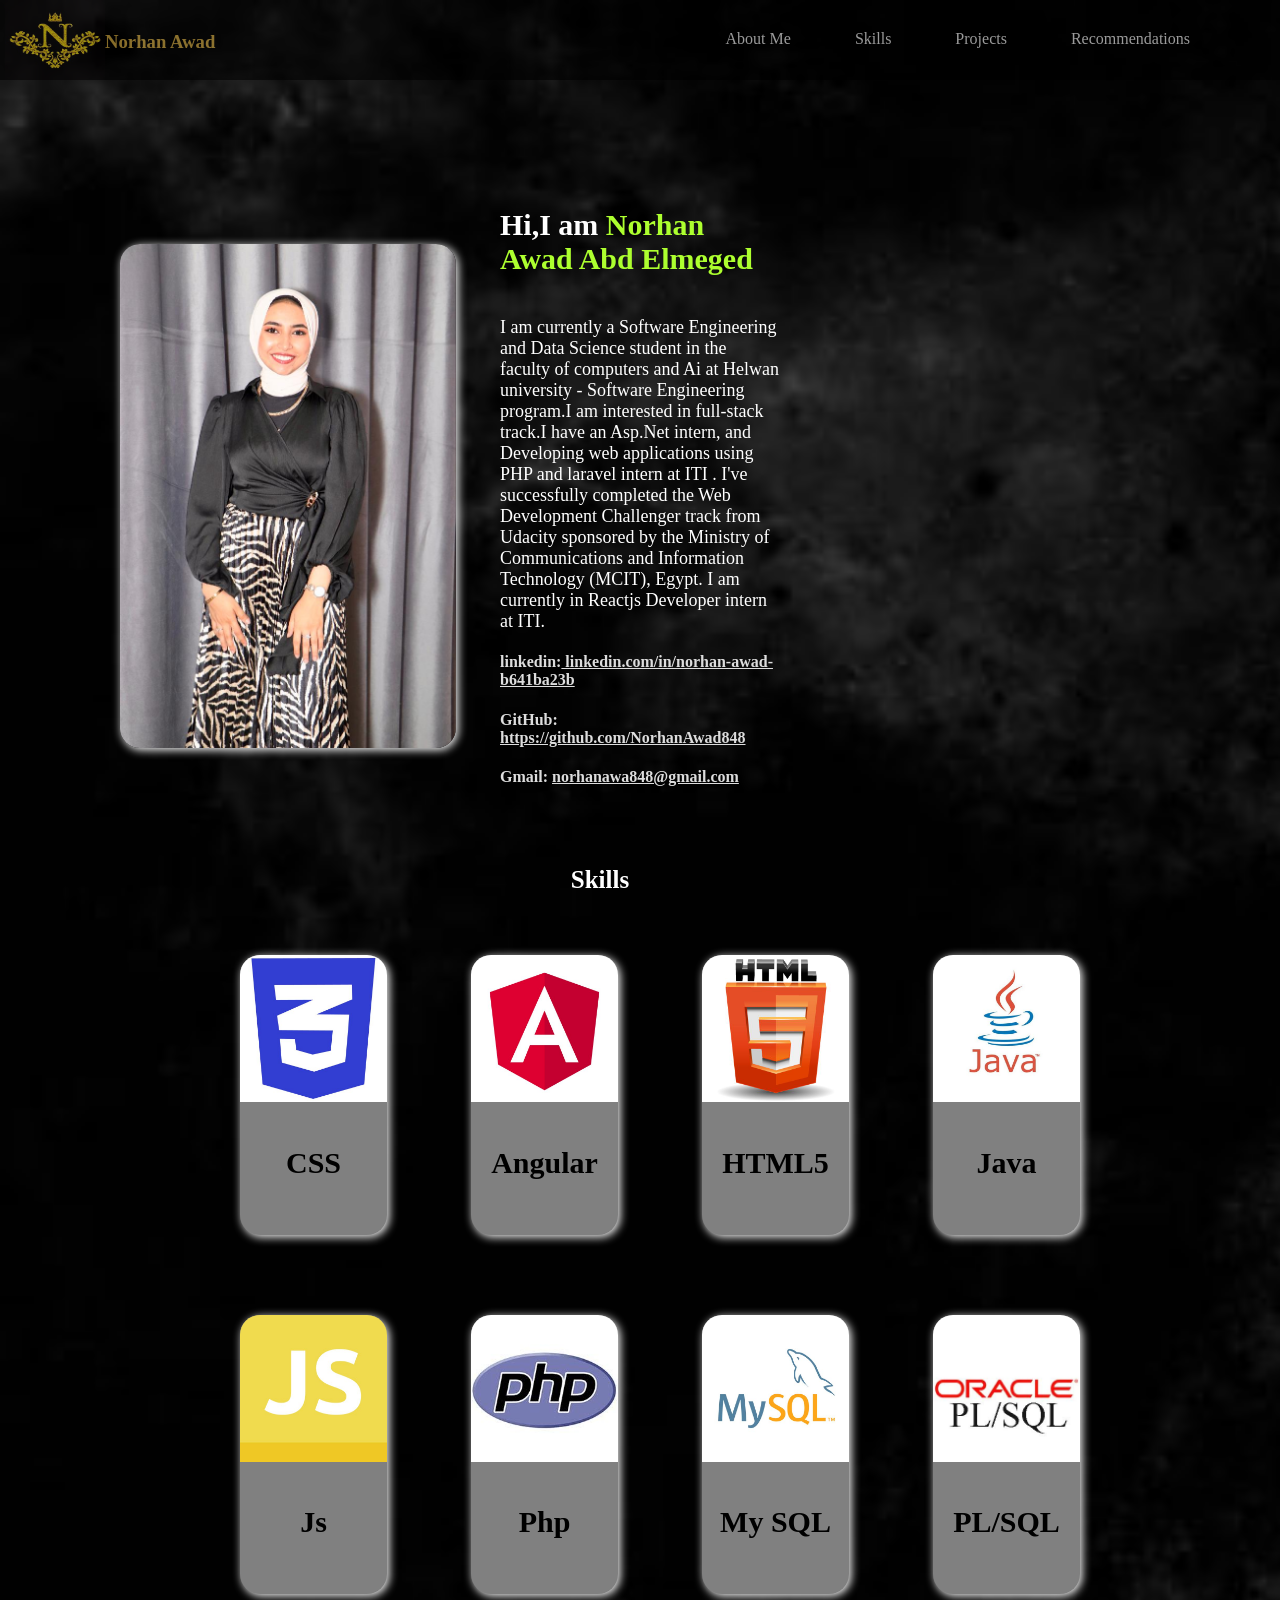
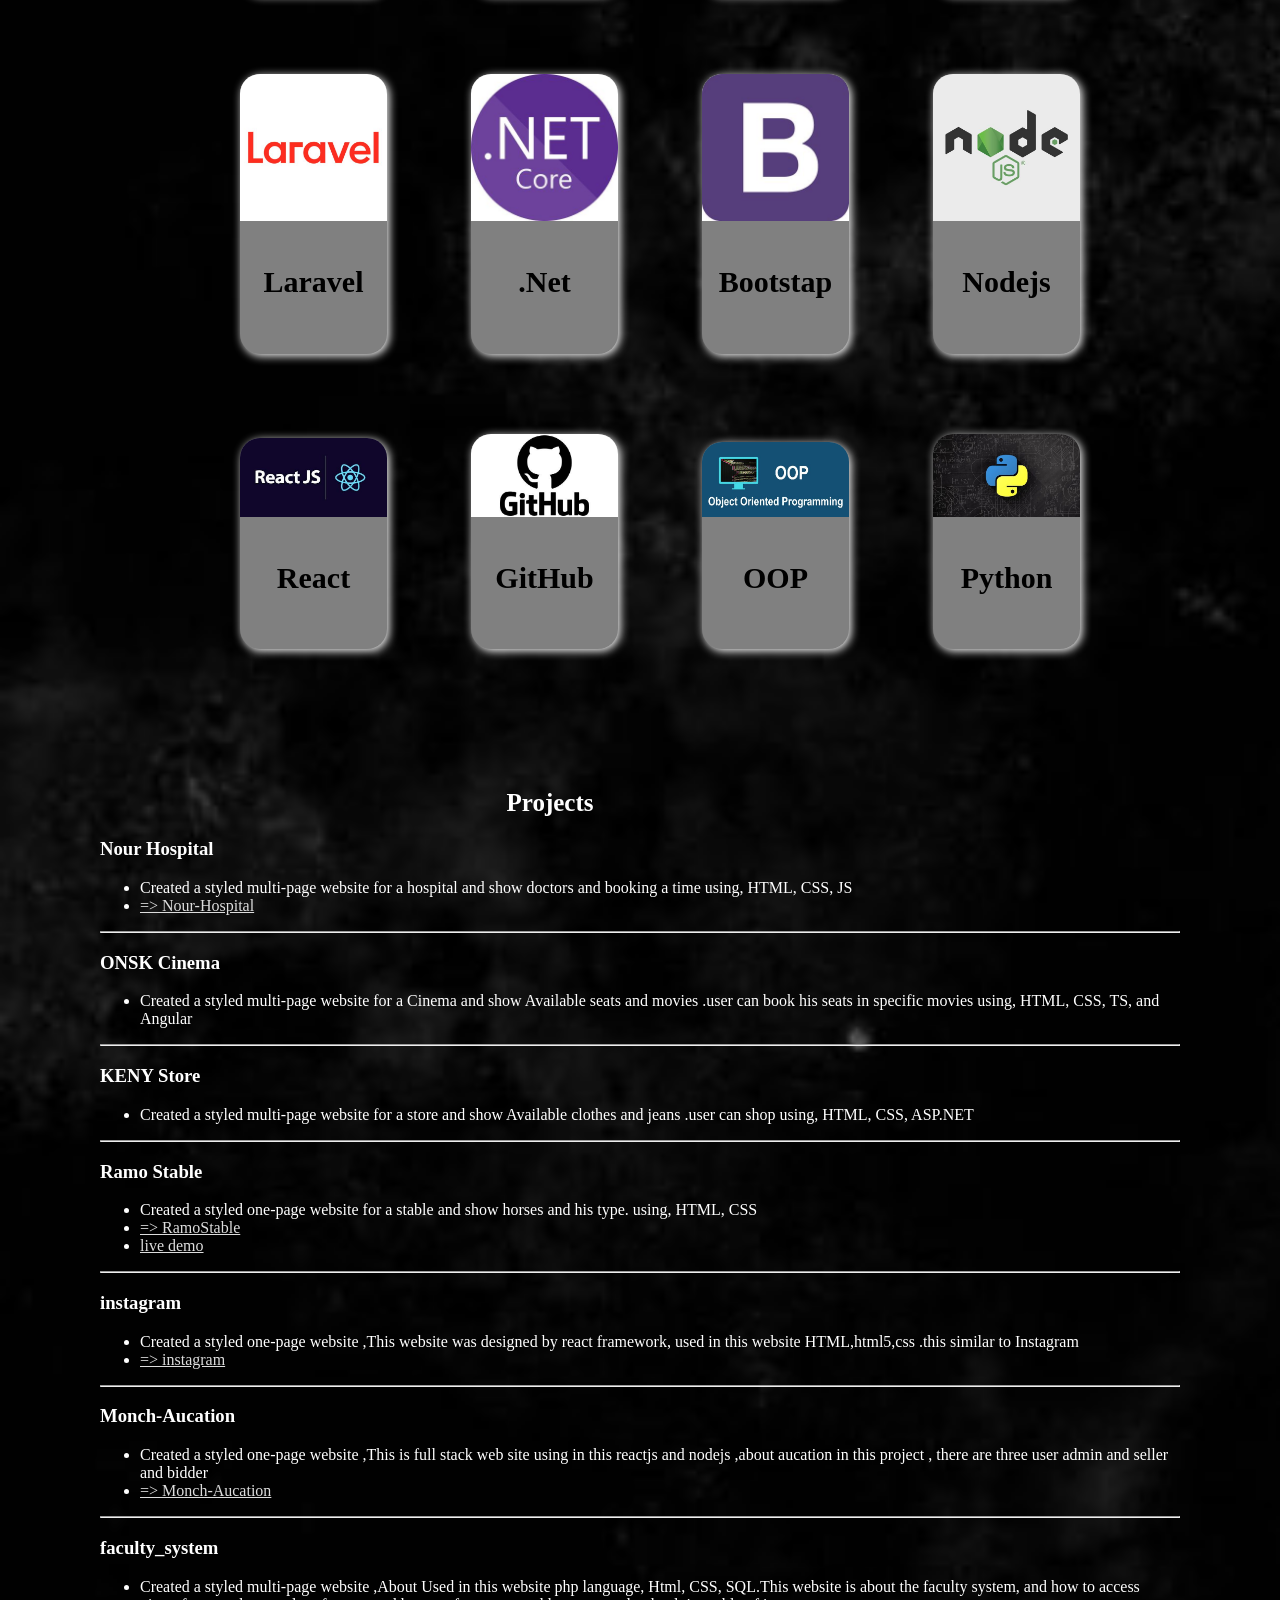
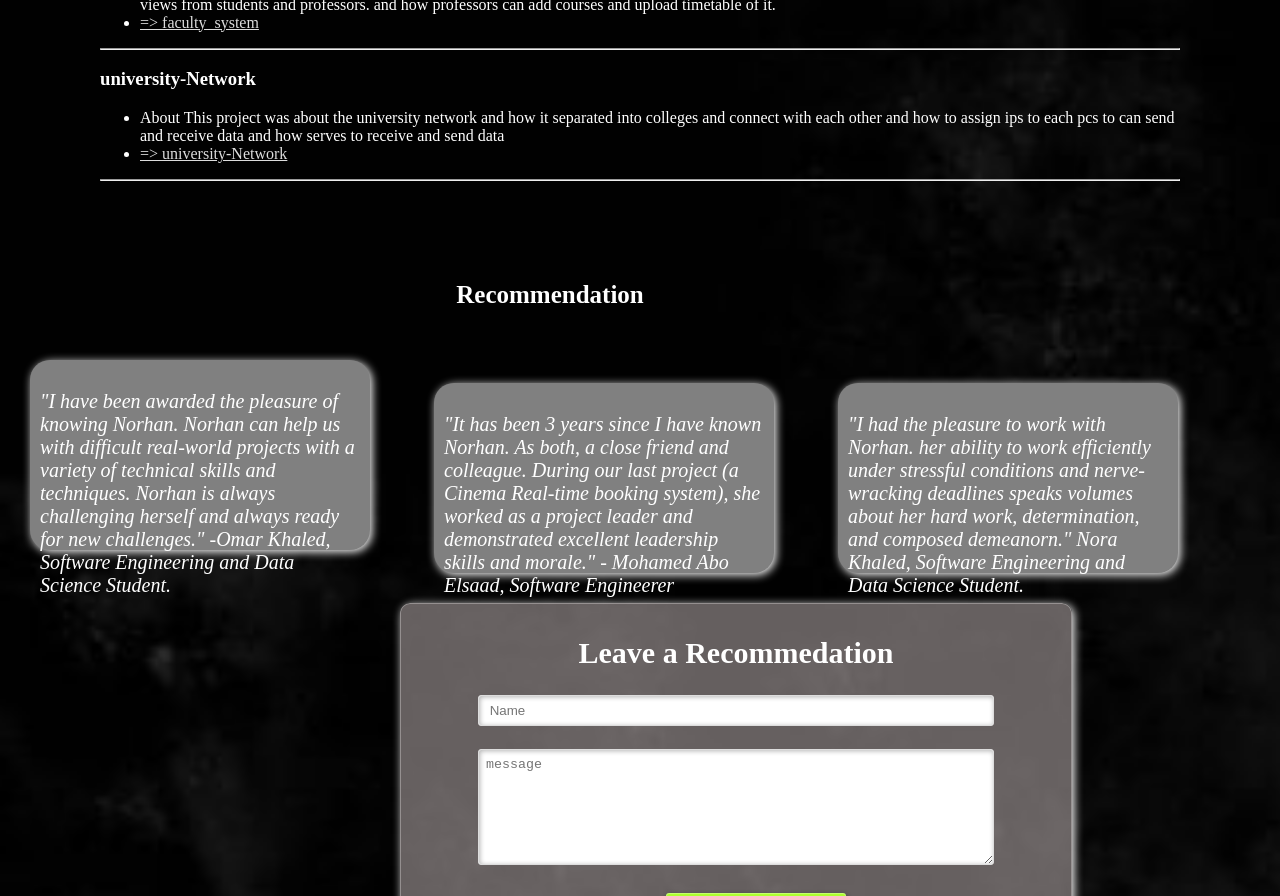
==== portfilio.html @ 13acd8f9 "Add files via upload" ====
<!DOCTYPE html>
<html>
    <head>
        <title>
           Eng: Norhan Awad
        </title>
        <meta content="text/html; charset=iso-8859-2" http-equiv="Content-Type">
        <link href="./style.css" rel="stylesheet"/>
    </head>
    <body>
 <!-- navagation -->
 <header class="topnav">
    <nav class="nav"> 
        <img src="./asset/logo.jpg" id="logo">
        
        
           <ul>
                <li><a href="#intro">About Me</a></li> 
                <li> <a href="#skills">Skills</a></li>
                <li><a href="#project">Projects</a></li>
                <li><a href="#recommendation"> Recommendations</a></li>
           </ul>
           <h3 class="name">Norhan Awad</h3>
    </nav>
</header>
<main>
    <artical id="about">
        <section class="sabout">
            <h1>Hi,I am<span> Norhan Awad Abd Elmeged</span> </h1>
            <p>
                <br>
                I am currently a Software Engineering and Data Science student in the faculty of computers and Ai at Helwan university - Software Engineering program.I am interested in full-stack track.I have an Asp.Net intern, and Developing web applications using PHP and laravel intern at ITI . I've successfully completed the Web Development Challenger track from Udacity sponsored by the Ministry of Communications and Information Technology (MCIT), Egypt. I am currently in Reactjs Developer intern at ITI.</p>
               <h4> linkedin:<a href="linkedin.com/in/norhan-awad-b641ba23b"> linkedin.com/in/norhan-awad-b641ba23b</a></h4>
               <h4> GitHub:<a href="https://github.com/NorhanAwad848"> https://github.com/NorhanAwad848</a></h4>
               <h4> Gmail: <a href="norhanawa848@gmail.com"> norhanawa848@gmail.com</a></h4>

                <div class="image">
                    <img src="./asset/me3.jpeg" alt="Eng:Norhan Awad AbdElmeged"/>
                </div>
        </section>
    </artical>
        <section id="skills">
            <h1 class="head"> Skills</h1>
            <div class="cards">
                <div class="img">
                        <img src="./asset/css.jpg" alt="css">
                </div>
                <div class="title">
                    <h1>CSS</h1>
                </div>
            </div>
            <div class="cards">
                <div class="img">
                        <img src="./asset/angular.jpg" alt="angular">
                </div>
                <div class="title">
                    <h1>Angular</h1>
                </div>
            </div>
            <div class="cards">
                <div class="img">
                        <img src="./asset/html5.jpg" alt="html5">
                </div>
                <div class="title">
                    <h1>HTML5</h1>
                </div>
            </div>
            <div class="cards">
                <div class="img">
                        <img src="./asset/java.jpg" alt="java">
                </div>
                <div class="title">
                    <h1>Java</h1>
                </div>
            </div>
            <div class="cards">
                <div class="img">
                        <img src="./asset/js.jpg" alt="js">
                </div>
                <div class="title">
                    <h1>Js</h1>
                </div>
            </div>
            <div class="cards">
                <div class="img">
                        <img src="./asset/php.jpg" alt="php">
                </div>
                <div class="title">
                    <h1>Php</h1>
                </div>
            </div>
            <div class="cards">
                <div class="img">
                        <img src="./asset/sql.jpg" alt="sql">
                </div>
                <div class="title">
                    <h1>My SQL</h1>
                </div>
            </div>
            <div class="cards">
                <div class="img">
                        <img src="./asset/pl-sql.jpg" alt="pl-sql">
                </div>
                <div class="title">
                    <h1>PL/SQL</h1>
                </div>
            </div>
            <div class="cards">
                <div class="img">
                        <img src="./asset/laravel.jpg" alt="laravel">
                </div>
                <div class="title">
                    <h1>Laravel</h1>
                </div>
            </div>
            <div class="cards">
                <div class="img">
                        <img src="./asset/net.jpg" alt="css">
                </div>
                <div class="title">
                    <h1>.Net</h1>
                </div>
            </div>
            <div class="cards">
                <div class="img">
                        <img src="./asset/bootstrap.jpg" alt="bootstrap">
                </div>
                <div class="title">
                    <h1>Bootstap</h1>
                </div>
            </div>
            <div class="cards">
                <div class="img">
                        <img src="./asset/nodejs.jpg" alt="nodejs">
                </div>
                <div class="title">
                    <h1>Nodejs</h1>
                </div>
            </div>
            <div class="cards">
                <div class="img">
                        <img src="./asset/react.jpg" alt="react">
                </div>
                <div class="title">
                    <h1>React</h1>
                </div>
            </div>
            <div class="cards">
                <div class="img">
                        <img src="./asset/github.jpg" alt="github">
                </div>
                <div class="title">
                    <h1>GitHub</h1>
                </div>
            </div>
            <div class="cards">
                <div class="img">
                        <img src="./asset/oop.jpg" alt="oop">
                </div>
                <div class="title">
                    <h1>OOP</h1>
                </div>
            </div>
            <div class="cards">
                <div class="img">
                        <img src="./asset/python.jpg" alt="python">
                </div>
                <div class="title">
                    <h1>Python</h1>
                </div>
            </div>
        </section>
         <section id="project">
            <div >
            <h1 class="head">Projects</h1>
            <h3>Nour Hospital</h3>
            <ul>
                <li>Created a styled multi-page website for a hospital and show doctors and booking a time using, HTML, CSS, JS</li>
                <li> <a href=" https://github.com/NorhanAwad848/Nour-Hospital"> => Nour-Hospital</a></li>
            </ul>
            <hr>
            <h3>ONSK Cinema</h3>
            <ul>
                <li>Created a styled multi-page website for a Cinema and show Available seats and movies .user can book his seats in specific movies  using, HTML, CSS, TS, and Angular</li>
            
            </ul>
            <hr>
            <h3>KENY Store</h3>
            <ul>
                <li>Created a styled multi-page website for a store and show Available clothes and jeans .user can shop using, HTML, CSS, ASP.NET</li>
            </ul>
            <hr>
            <h3>Ramo Stable</h3>
            <ul>
                <li>Created a styled one-page website for a stable and show horses and his type.  using, HTML, CSS</li>
                <li> <a href=" https://github.com/NorhanAwad848/RamoStable"> => RamoStable</a></li>
                <li> <a href="https://norhanawad848.github.io/RamoStable/RamoSite.html"> live demo</a></li>
            </ul>
            <hr>
            <h3>instagram</h3>
            <ul>
                <li>Created a styled one-page website ,This website was designed by react framework, used in this website HTML,html5,css .this similar to Instagram</li>
                <li> <a href=" https://github.com/NorhanAwad848/Instagram-"> => instagram</a></li>
            </ul>
            <hr>
            <h3>Monch-Aucation</h3>
            <ul>
                <li>Created a styled one-page website ,This is full stack web site using in this reactjs and nodejs ,about aucation in this project , there are three user admin and seller and bidder</li>
                <li>  <a href=" https://github.com/NorhanAwad848/Monch-Aucation"> => Monch-Aucation</a></li>
            </ul>
            <hr>
            <h3>faculty_system</h3>
            <ul>
                <li>Created a styled multi-page website ,About
                    Used in this website php language, Html, CSS, SQL.This website is about the faculty system, and how to access views from students and professors. and how professors can add courses and upload timetable of it.</li>
                <li>  <a href=" https://github.com/NorhanAwad848/faculty-system"> => faculty_system</a></li>
            </ul>
            <hr>
            <h3>university-Network
            </h3>
            <ul>
                <li>About
                    This project was about the university network and how it separated into colleges and connect with each other and how to assign ips to each pcs to can send and receive data and how serves to receive and send data</li>
                <li> <a href=" https://github.com/NorhanAwad848/university-Network"> =>  university-Network</a></li>
            </ul>
            <hr>
        </div>
         </section>
          </div>
         <section id="recommendation">
            <h1 class="head">Recommendation</h1>
                <div class="text">
                    <p>"I have been awarded the pleasure of knowing Norhan.  Norhan can help us with difficult real-world projects with a variety of technical skills and techniques. Norhan is always challenging herself and always ready for new challenges."
                        -Omar Khaled, Software Engineering and Data Science Student.</p>
                </div>
                <div class="text">
                    <p>"It has been 3 years since I have known Norhan. As both, a close friend and colleague. During our last project (a Cinema Real-time booking system), she worked as a project leader and demonstrated excellent leadership skills and morale."  
                        -	Mohamed Abo Elsaad, Software Engineerer</p>
                </div>
                <div class="text">
                    <p>"I had the pleasure to work with Norhan. her ability to work efficiently under stressful conditions and nerve-wracking deadlines speaks volumes about her hard work, determination, and composed demeanorn."
                    Nora Khaled, Software Engineering and Data Science Student.</p>
                </div>
               
                
         </section>
         <section>
         <fieldset class="reco" >
            <h1>Leave a Recommedation</h1>
        <input type="teaxt"  id="first" placeholder=" Name" required/>
        <br><br>
        <textarea type="message" id="message" placeholder="message" required></textarea>
        <br><br>
        <button   onclick="addRecommendation()"> Submit</button>
        </fieldset>
        <script src="./script.js"></script>
    </section>
    <div class="popup" id="popup" class="flex_center">
        <img src="./asset/checkmark--outline.svg"/>
        <h3>Thanks for leaving a recommendation</h3>
        <button onclick="showPopup(false)">Ok</button>
      </div>
    
</main>
    </body>
</html>
---- style.css ----
body{
    margin: 0;
    padding: 0;
    background-image: url(./asset/back2.jpg);
    background-size: cover;
    box-sizing: border-box;
    width: 100%;
}
/*navagation*/
.topnav
{
    width: 100%;
}
.name{
    color: rgb(224, 180, 68);
    display: inline-block;
    margin-bottom: 10px;
}
.nav
{
    width: 100%;
    height: 80px;
    background-color:  #000;
    opacity: 0.6;
    line-height: 45px;
}
.nav ul
{
    float: right;
    margin-right: 60px;
}
.nav ul li
{
    list-style-type: none;
    display: inline-block;
    transition: 0.8s all;
    margin-bottom: 10px;
    
}
.nav ul li:hover
{
    background-color: greenyellow;
    color: #000;
    border-radius: 12px;
}
.nav ul li a
{
    text-decoration: none;
    color:#fff;
    padding: 30px;
}
#logo
{   width: 100px;
    height:80px;
    float: left;
    margin-left: 5px;
    color: #fff;
}
/*about*/

.sabout{
    margin-right: 100%;
    margin: 500px;
    margin-top: 10%;
    height: 40px;
    display: block;
}
.sabout h4, a{
    color: #ddd;
}
.sabout a:hover{
    color: greenyellow;
}
#about h1{
    color: #fff;
    font-size: 30px;
    margin-bottom: 20px;
}
#about span{
    color:greenyellow ;
}
#about p{
    font-size: 18px;
    color: #fff;
}
.image{
    width: 45%;
    height: 80%;
    position: absolute;
    bottom: 0;
    left: 0px;
   
}
.image img{
    border-radius: 70% ;
    height: 70%;
    position: absolute;
    left: 50%;
    bottom: 0;
    transform: translateX(-50%);
    transition: bottom 1s ,left 1s;
    margin-top: 10%;
    top: 6px;
    border-radius: 20px;
    box-shadow: 2px 2px 10px white;
}
.image img:hover{
    left: 45%;
}
/*skills*/
#skills{
    margin: 100px;
    margin-left: 200px;
    top: -6px;
}
.head{
    color: #fff;
    text-align: center;
    font-size: 25px;
    margin-right: 180px;
}
.head:hover{
    color: greenyellow;
}
.cards{
    width: 15%;
    display: inline-block;
   background-color:gray;
   border-radius: 20px;
   margin: 40px;
   box-shadow: 2px 2px 10px white;
}
.cards:hover
{
    box-shadow: 2px 2px 10px greenyellow;
}

.img img{
    width:100%;
    height: 50%;
    border-radius: 20px 20px 0px 0px;
}
.title{
    font-size: 20px;
    padding: 15px;
    text-align: center;
    margin-bottom:15px;
}
/*projects*/
#project{
    color: #fff;
    margin: 100px;
}
#project h3:hover{color: orange;
}
/*recommendation*/

#recommendation{
    color: #fff;
}

.text{
    font-style: italic;
    font-size: 20px;
    padding: 10px;
    width: 25%;
    height: 170px;
    display: inline-block;
    background-color:gray;
    border-radius: 20px;
    margin: 30px;
    box-shadow: 2px 2px 10px white;
}

.reco{
    background-color: rgba(201, 189, 189, 0.5);
    width:50%;
    font-size: 20px;
    border-radius: 10px;
    border:1px solid rgba(255,255,255,0.3);
    box-shadow: 2px 2px 10px white;
    color:#fff;
    text-align: center;
   
    margin-bottom: 70px;
    margin-left: 400px;
}
#first
{
    width: 500px;
    border: 1px solid #ddd;
    border-radius: 3px;
    outline: 0;
    padding: 7px;
    background-color: #fff;
    box-shadow: inset 1px 1px 5px rgba(0,0,0,0.3);

}
#message 
{
    width: 500px;
    height: 100px;
    border: 1px solid #ddd;
    border-radius: 3px;
    outline: 0;
    padding: 7px;
    background-color: #fff;
    box-shadow: inset 1px 1px 5px rgba(0,0,0,0.3);

}
.reco button
{
    width: 180px;
    padding: 7px;
    margin-left: 40px;
    margin-bottom: 7px;
    font: size 16px; 
    font-weight: 600;
    border-radius: 3px;
    background-color: greenyellow;
    cursor: pointer;
    border:1px solid rgba(255,255,255,0.3);
    box-shadow: 1px 1px 5px rgba(0,0,0,0.3);

}
.popup {
    width:400px;
    background-color:rgb(147, 174, 106);
    border-radius: 3px;
    height: 25%;
    top: 50%;
    left:50%;
    transform: translate(-50%,-50%);
    text-align: center;
    position: fixed;
    visibility: hidden;
    border-radius: 20px;
    margin: 40px;
    box-shadow: 2px 2px 10px white;
  }
  .popup button{
    width: 100px;
    padding: 7px;
    margin-left: 20px;
    margin-bottom: 7px;
    font-size :16px; 
    font-weight: 600;
    border-radius: 3px;
    background-color: rgb(193, 184, 184);
    box-shadow: 1px 1px 5px rgba(0,0,0,0.3);
  }
  #project a{
    color: #ddd;
  }
  #project a:hover{
    color: goldenrod;
  }
@media only screen and (max-width: 700px) 
{
   
   
    .topnav
{
    width: 800px;
}

.name{
    
    margin-bottom: 10px;
}

.nav ul li a
{
    text-decoration: none;
    color:#fff;
    padding: 30px;
}

#logo
{   width: 60px;
    height:80px;
    float: left;
    margin-left: 5px;
    color: #fff;
}
#about{
    scroll-snap-type: y mandatory;
    margin-right: 100%;
    margin-top: 15%;
}
.sabout{
   margin: 230px;
   margin-top: 15%;
   width: 350px;
}
#about h1{
    color: #fff;
    font-size: 18px;
    margin-bottom: 20px;
}
#about span{
    color:greenyellow ;
}
#about p{
    color: #fff;
    line-height: 15px;
}
.image{
    width: 45%;
    height: 60%;
    margin-bottom: 170px;
   
   
}
/*skills*/
#skills{
    margin: 0px;
    margin-left: 100px;
    margin-top: 30px;
}
.head{
    color: #fff;
    text-align: center;
    font-size: 25px;
    margin-left: 100px;
    margin-top: 20px;
}
.head:hover{
    color: greenyellow;
}
.cards{
    width:70%;
    display: inline-block;
   background-color:gray;
   border-radius: 20px;
   margin: 10px;
   box-shadow: 2px 2px 10px white;
}
/*recommendation*/
.text{
   
    width: 80%;
    left: 40px;
   
   
}

.reco{
   
    width:80%;
    
    margin-bottom: 70px;
    margin-left: 40px;
}
#first
{
    width: 400px;
    

}
#message 
{
    width: 400px;
   

}
.reco button
{
    
    margin-left: 20px;
   

}

}

/* cards */

:root {
    --bg-main: #2b2b2b;
    --bg-accent: #323232;
   --accent: lightslategray;
 }
 /*Cards */
 
 .card-container {
     padding: 0 1rem;
     counter-reset: card;
 }
 
 .card {
     margin: 1em 0;
     border-radius: 1rem;
     background: var(--bg-accent);
     box-shadow:  -12px 12px 24px #212121,
                  12px -12px 24px #353535;
     height: 500px;
     display: grid;
     grid-template-rows: 1.5fr 1fr 75px;
   background: linear-gradient(225deg, #2d2d2d, #363636);
 }
 
 .card-header {
     aspect-ratio: 16/12;  
     overflow: hidden;
     border-radius: 1rem 1rem 0 0;
     position: relative;
 }
 
 .card-header::after {
     counter-increment: card; /* Increment the value of the counter by 1 */
     /* content: "0" counter(card); */
     position: absolute;
     inset: auto 0 0 auto;
   margin-bottom: .5em;
     font-size: 6em;
     color: var(--accent); 
     font-weight: 800;
     opacity: .75;
     
 }
 .card img {
     min-height: 100%;
 
 }
 
 .card-body {
    padding: 0 1rem;
 }
 .card h3 {
     margin: 0;
     position: relative;
 }
 
 .card-body p {
     font-weight: 200;
     font-size: 1rem;
     margin: 0;
 }
 
 @media only screen and (min-width: 400px) {
 
     .card-container {
         display: grid;
         justify-content: center;
         grid-template-columns: repeat(auto-fit, minmax(300px, 1fr));
         gap: 1rem;
         max-width: 92%;
         margin: 0 auto;
 
     
     }
 
     
   .card h3 {
     margin: 1em 0 .25em 0;
     position: relative;
 }
   
   .card-header::after {
     margin-bottom: 0em;
   }
 
 }
 
 
 @media only screen and (min-width: 900px) {
   
     .card-container {
       
         max-width: 85%;
         gap: 2rem;
       
     
     }
 
     
     
 }
 .btn {
     font-weight: regular;
     border-radius: .5rem;
     padding: 14px 20px;
     font-size: 13px;
     outline: none;
     max-width: 42%;
     cursor: pointer;
     text-align: center;
     display: inline-block;
     transition: all .3s;
   background-color: transparent;
   border: 1px solid var(--accent);
   color: var(--accent);
     }
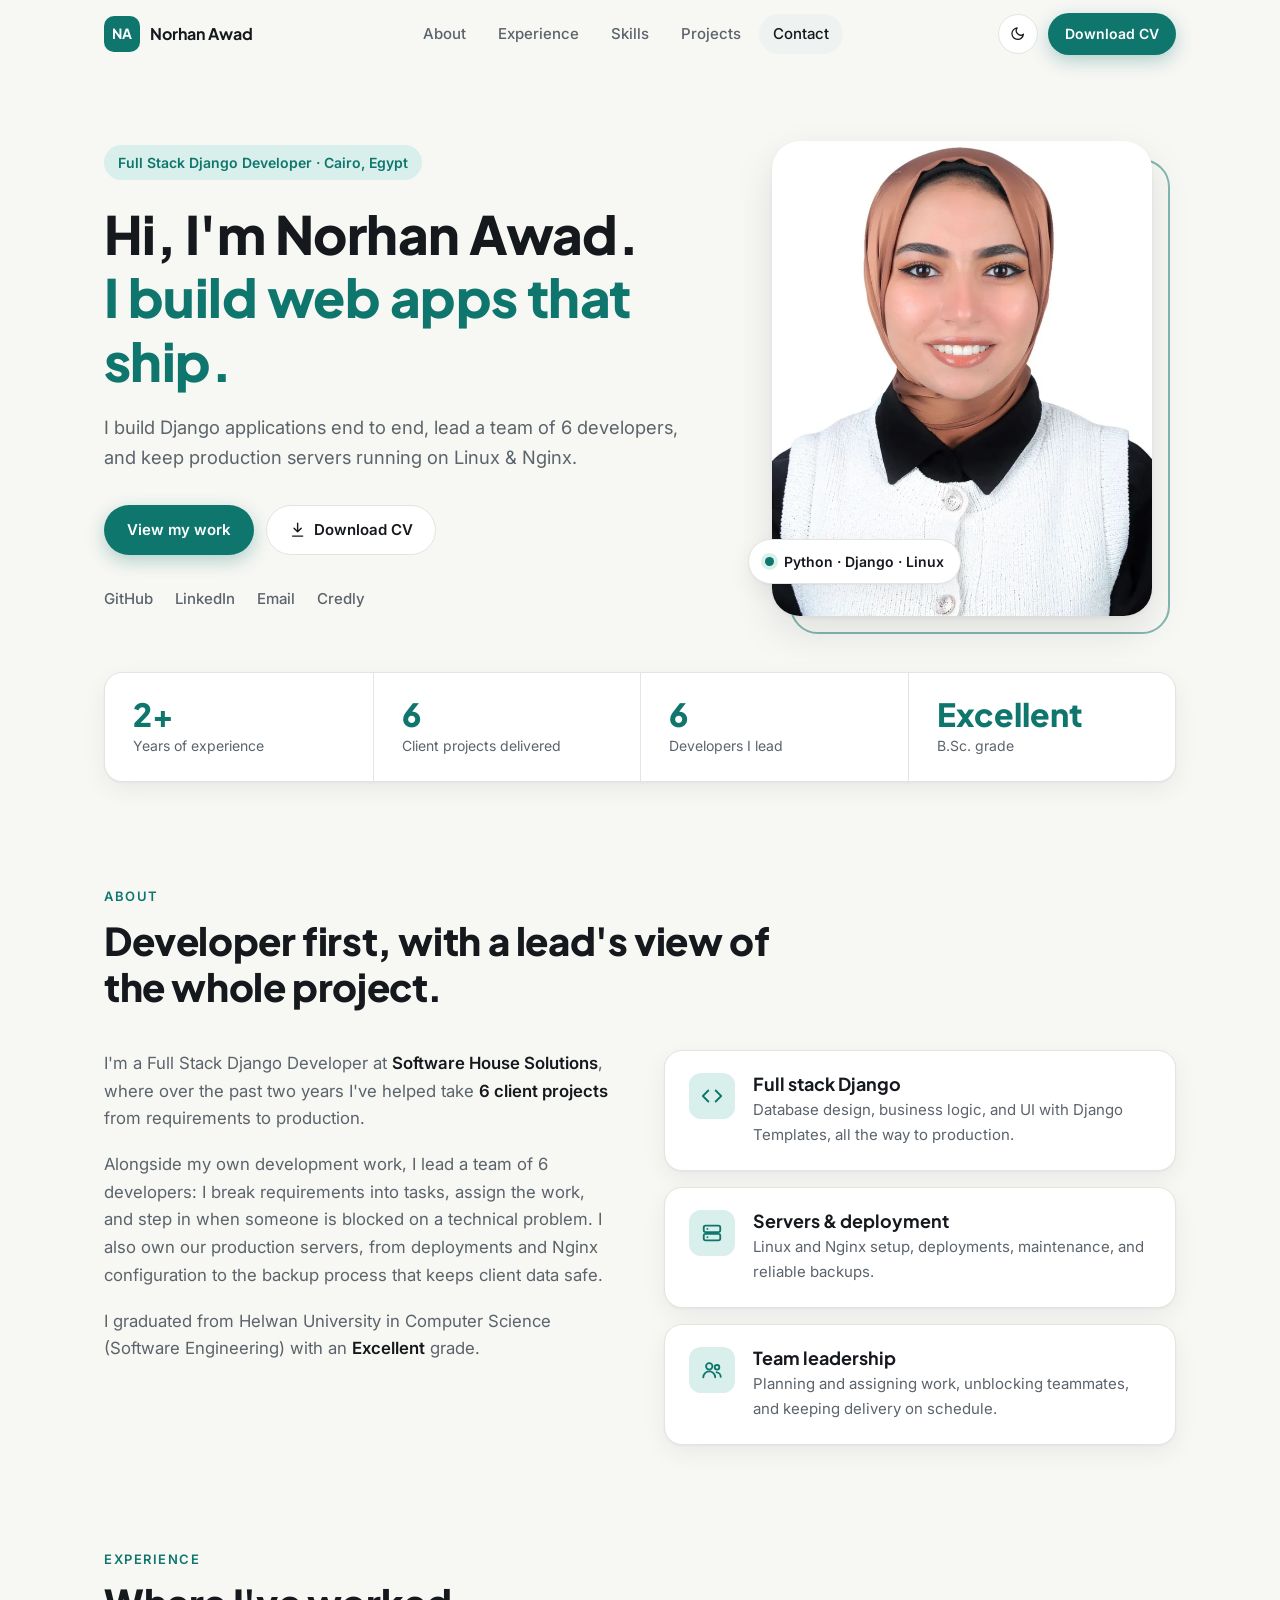
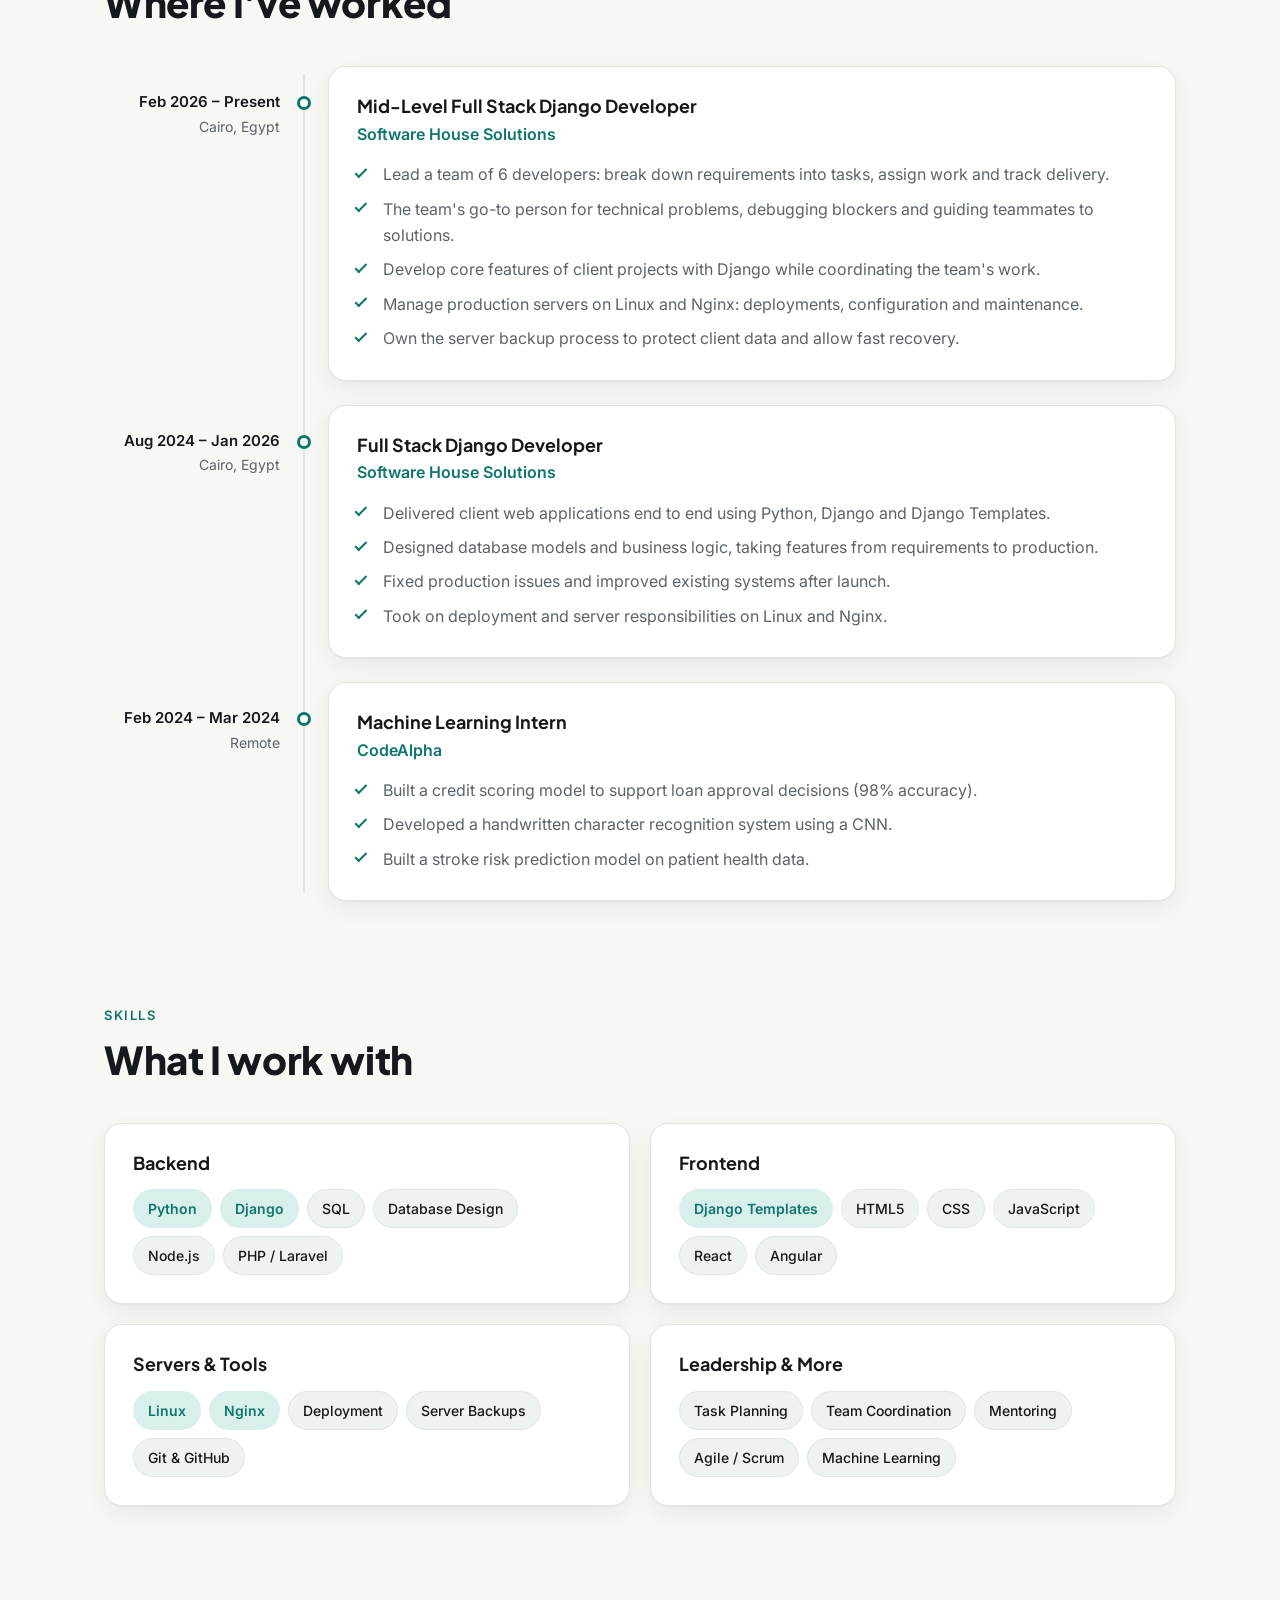
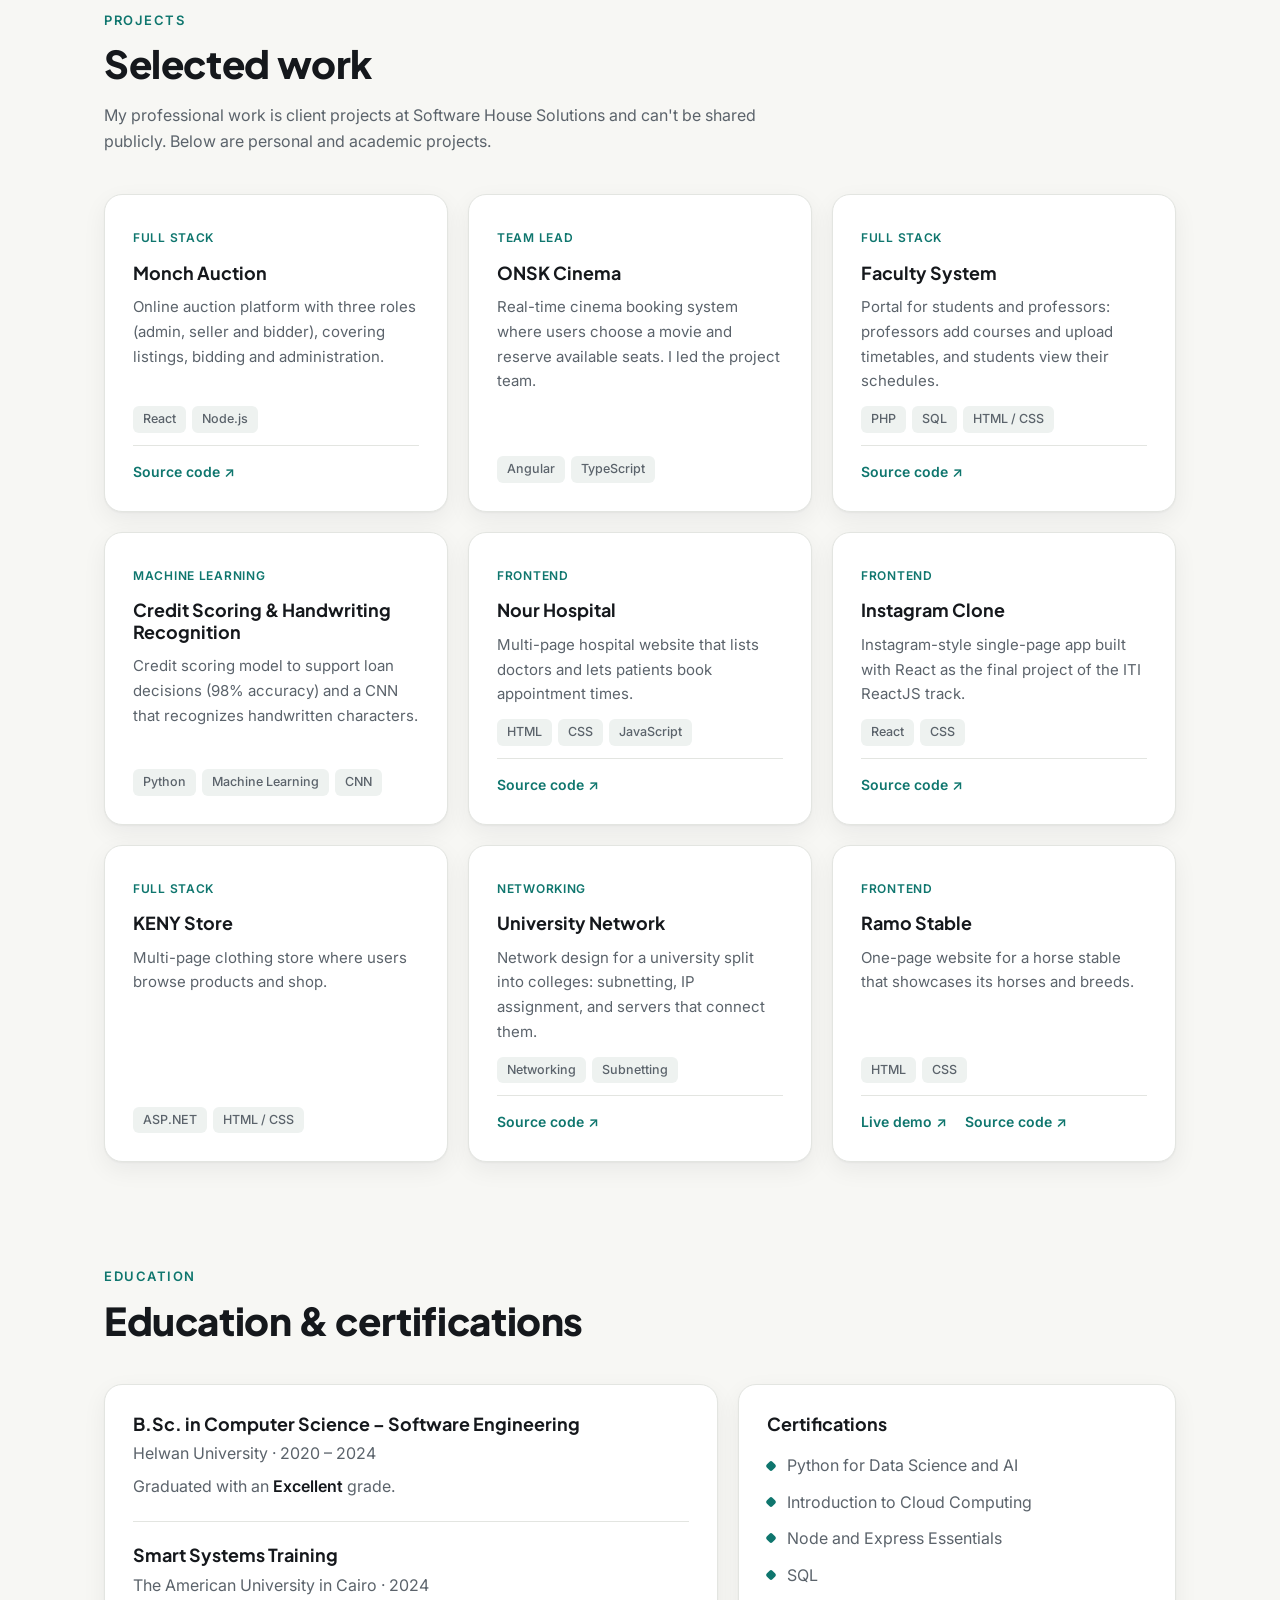
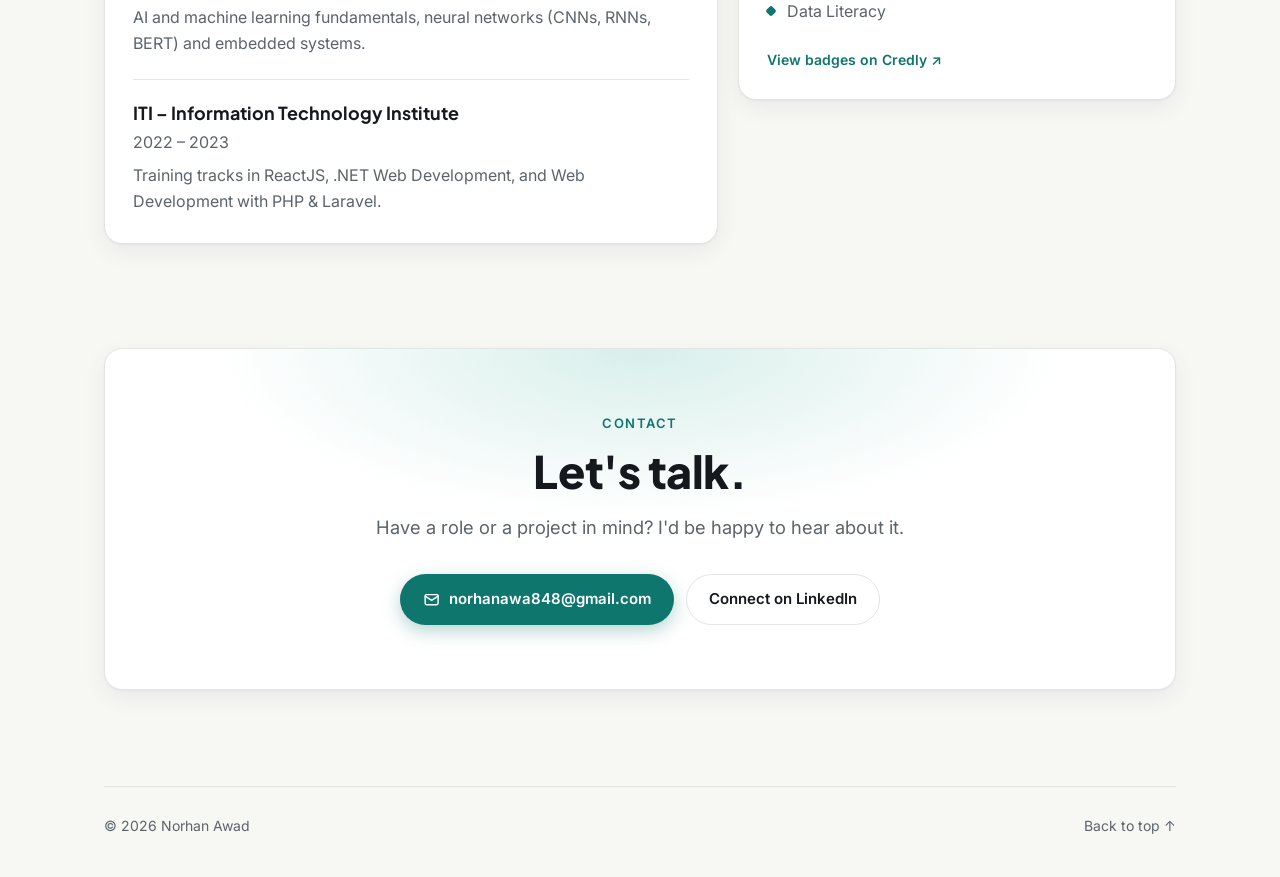
==== commit df9483ca: "Redesign portfolio New responsive single-page site with light and dark themes, updated experience, s" ====
--- a/portfilio.html
+++ b/portfilio.html
@@ -1,266 +1,13 @@
-<!DOCTYPE html>
-<html>
-    <head>
-        <title>
-           Eng: Norhan Awad
-        </title>
-        <meta content="text/html; charset=iso-8859-2" http-equiv="Content-Type">
-        <link href="./style.css" rel="stylesheet"/>
-    </head>
-    <body>
- <!-- navagation -->
- <header class="topnav">
-    <nav class="nav"> 
-        <img src="./asset/logo.jpg" id="logo">
-        
-        
-           <ul>
-                <li><a href="#intro">About Me</a></li> 
-                <li> <a href="#skills">Skills</a></li>
-                <li><a href="#project">Projects</a></li>
-                <li><a href="#recommendation"> Recommendations</a></li>
-           </ul>
-           <h3 class="name">Norhan Awad</h3>
-    </nav>
-</header>
-<main>
-    <artical id="about">
-        <section class="sabout">
-            <h1>Hi,I am<span> Norhan Awad Abd Elmeged</span> </h1>
-            <p>
-                <br>
-                I am currently a Software Engineering and Data Science student in the faculty of computers and Ai at Helwan university - Software Engineering program.I am interested in full-stack track.I have an Asp.Net intern, and Developing web applications using PHP and laravel intern at ITI . I've successfully completed the Web Development Challenger track from Udacity sponsored by the Ministry of Communications and Information Technology (MCIT), Egypt. I am currently in Reactjs Developer intern at ITI.</p>
-               <h4> linkedin:<a href="linkedin.com/in/norhan-awad-b641ba23b"> linkedin.com/in/norhan-awad-b641ba23b</a></h4>
-               <h4> GitHub:<a href="https://github.com/NorhanAwad848"> https://github.com/NorhanAwad848</a></h4>
-               <h4> Gmail: <a href="norhanawa848@gmail.com"> norhanawa848@gmail.com</a></h4>
-
-                <div class="image">
-                    <img src="./asset/me3.jpeg" alt="Eng:Norhan Awad AbdElmeged"/>
-                </div>
-        </section>
-    </artical>
-        <section id="skills">
-            <h1 class="head"> Skills</h1>
-            <div class="cards">
-                <div class="img">
-                        <img src="./asset/css.jpg" alt="css">
-                </div>
-                <div class="title">
-                    <h1>CSS</h1>
-                </div>
-            </div>
-            <div class="cards">
-                <div class="img">
-                        <img src="./asset/angular.jpg" alt="angular">
-                </div>
-                <div class="title">
-                    <h1>Angular</h1>
-                </div>
-            </div>
-            <div class="cards">
-                <div class="img">
-                        <img src="./asset/html5.jpg" alt="html5">
-                </div>
-                <div class="title">
-                    <h1>HTML5</h1>
-                </div>
-            </div>
-            <div class="cards">
-                <div class="img">
-                        <img src="./asset/java.jpg" alt="java">
-                </div>
-                <div class="title">
-                    <h1>Java</h1>
-                </div>
-            </div>
-            <div class="cards">
-                <div class="img">
-                        <img src="./asset/js.jpg" alt="js">
-                </div>
-                <div class="title">
-                    <h1>Js</h1>
-                </div>
-            </div>
-            <div class="cards">
-                <div class="img">
-                        <img src="./asset/php.jpg" alt="php">
-                </div>
-                <div class="title">
-                    <h1>Php</h1>
-                </div>
-            </div>
-            <div class="cards">
-                <div class="img">
-                        <img src="./asset/sql.jpg" alt="sql">
-                </div>
-                <div class="title">
-                    <h1>My SQL</h1>
-                </div>
-            </div>
-            <div class="cards">
-                <div class="img">
-                        <img src="./asset/pl-sql.jpg" alt="pl-sql">
-                </div>
-                <div class="title">
-                    <h1>PL/SQL</h1>
-                </div>
-            </div>
-            <div class="cards">
-                <div class="img">
-                        <img src="./asset/laravel.jpg" alt="laravel">
-                </div>
-                <div class="title">
-                    <h1>Laravel</h1>
-                </div>
-            </div>
-            <div class="cards">
-                <div class="img">
-                        <img src="./asset/net.jpg" alt="css">
-                </div>
-                <div class="title">
-                    <h1>.Net</h1>
-                </div>
-            </div>
-            <div class="cards">
-                <div class="img">
-                        <img src="./asset/bootstrap.jpg" alt="bootstrap">
-                </div>
-                <div class="title">
-                    <h1>Bootstap</h1>
-                </div>
-            </div>
-            <div class="cards">
-                <div class="img">
-                        <img src="./asset/nodejs.jpg" alt="nodejs">
-                </div>
-                <div class="title">
-                    <h1>Nodejs</h1>
-                </div>
-            </div>
-            <div class="cards">
-                <div class="img">
-                        <img src="./asset/react.jpg" alt="react">
-                </div>
-                <div class="title">
-                    <h1>React</h1>
-                </div>
-            </div>
-            <div class="cards">
-                <div class="img">
-                        <img src="./asset/github.jpg" alt="github">
-                </div>
-                <div class="title">
-                    <h1>GitHub</h1>
-                </div>
-            </div>
-            <div class="cards">
-                <div class="img">
-                        <img src="./asset/oop.jpg" alt="oop">
-                </div>
-                <div class="title">
-                    <h1>OOP</h1>
-                </div>
-            </div>
-            <div class="cards">
-                <div class="img">
-                        <img src="./asset/python.jpg" alt="python">
-                </div>
-                <div class="title">
-                    <h1>Python</h1>
-                </div>
-            </div>
-        </section>
-         <section id="project">
-            <div >
-            <h1 class="head">Projects</h1>
-            <h3>Nour Hospital</h3>
-            <ul>
-                <li>Created a styled multi-page website for a hospital and show doctors and booking a time using, HTML, CSS, JS</li>
-                <li> <a href=" https://github.com/NorhanAwad848/Nour-Hospital"> => Nour-Hospital</a></li>
-            </ul>
-            <hr>
-            <h3>ONSK Cinema</h3>
-            <ul>
-                <li>Created a styled multi-page website for a Cinema and show Available seats and movies .user can book his seats in specific movies  using, HTML, CSS, TS, and Angular</li>
-            
-            </ul>
-            <hr>
-            <h3>KENY Store</h3>
-            <ul>
-                <li>Created a styled multi-page website for a store and show Available clothes and jeans .user can shop using, HTML, CSS, ASP.NET</li>
-            </ul>
-            <hr>
-            <h3>Ramo Stable</h3>
-            <ul>
-                <li>Created a styled one-page website for a stable and show horses and his type.  using, HTML, CSS</li>
-                <li> <a href=" https://github.com/NorhanAwad848/RamoStable"> => RamoStable</a></li>
-                <li> <a href="https://norhanawad848.github.io/RamoStable/RamoSite.html"> live demo</a></li>
-            </ul>
-            <hr>
-            <h3>instagram</h3>
-            <ul>
-                <li>Created a styled one-page website ,This website was designed by react framework, used in this website HTML,html5,css .this similar to Instagram</li>
-                <li> <a href=" https://github.com/NorhanAwad848/Instagram-"> => instagram</a></li>
-            </ul>
-            <hr>
-            <h3>Monch-Aucation</h3>
-            <ul>
-                <li>Created a styled one-page website ,This is full stack web site using in this reactjs and nodejs ,about aucation in this project , there are three user admin and seller and bidder</li>
-                <li>  <a href=" https://github.com/NorhanAwad848/Monch-Aucation"> => Monch-Aucation</a></li>
-            </ul>
-            <hr>
-            <h3>faculty_system</h3>
-            <ul>
-                <li>Created a styled multi-page website ,About
-                    Used in this website php language, Html, CSS, SQL.This website is about the faculty system, and how to access views from students and professors. and how professors can add courses and upload timetable of it.</li>
-                <li>  <a href=" https://github.com/NorhanAwad848/faculty-system"> => faculty_system</a></li>
-            </ul>
-            <hr>
-            <h3>university-Network
-            </h3>
-            <ul>
-                <li>About
-                    This project was about the university network and how it separated into colleges and connect with each other and how to assign ips to each pcs to can send and receive data and how serves to receive and send data</li>
-                <li> <a href=" https://github.com/NorhanAwad848/university-Network"> =>  university-Network</a></li>
-            </ul>
-            <hr>
-        </div>
-         </section>
-          </div>
-         <section id="recommendation">
-            <h1 class="head">Recommendation</h1>
-                <div class="text">
-                    <p>"I have been awarded the pleasure of knowing Norhan.  Norhan can help us with difficult real-world projects with a variety of technical skills and techniques. Norhan is always challenging herself and always ready for new challenges."
-                        -Omar Khaled, Software Engineering and Data Science Student.</p>
-                </div>
-                <div class="text">
-                    <p>"It has been 3 years since I have known Norhan. As both, a close friend and colleague. During our last project (a Cinema Real-time booking system), she worked as a project leader and demonstrated excellent leadership skills and morale."  
-                        -	Mohamed Abo Elsaad, Software Engineerer</p>
-                </div>
-                <div class="text">
-                    <p>"I had the pleasure to work with Norhan. her ability to work efficiently under stressful conditions and nerve-wracking deadlines speaks volumes about her hard work, determination, and composed demeanorn."
-                    Nora Khaled, Software Engineering and Data Science Student.</p>
-                </div>
-               
-                
-         </section>
-         <section>
-         <fieldset class="reco" >
-            <h1>Leave a Recommedation</h1>
-        <input type="teaxt"  id="first" placeholder=" Name" required/>
-        <br><br>
-        <textarea type="message" id="message" placeholder="message" required></textarea>
-        <br><br>
-        <button   onclick="addRecommendation()"> Submit</button>
-        </fieldset>
-        <script src="./script.js"></script>
-    </section>
-    <div class="popup" id="popup" class="flex_center">
-        <img src="./asset/checkmark--outline.svg"/>
-        <h3>Thanks for leaving a recommendation</h3>
-        <button onclick="showPopup(false)">Ok</button>
-      </div>
-    
-</main>
-    </body>
-</html>+<!DOCTYPE html>
+<html lang="en">
+<head>
+  <meta charset="utf-8">
+  <title>Norhan Awad · Portfolio</title>
+  <meta http-equiv="refresh" content="0; url=./">
+  <link rel="canonical" href="https://norhanawad848.github.io/my-portofolio/">
+  <script>location.replace('./' + location.hash);</script>
+</head>
+<body>
+  <p>This page has moved. <a href="./">Go to the portfolio</a>.</p>
+</body>
+</html>
